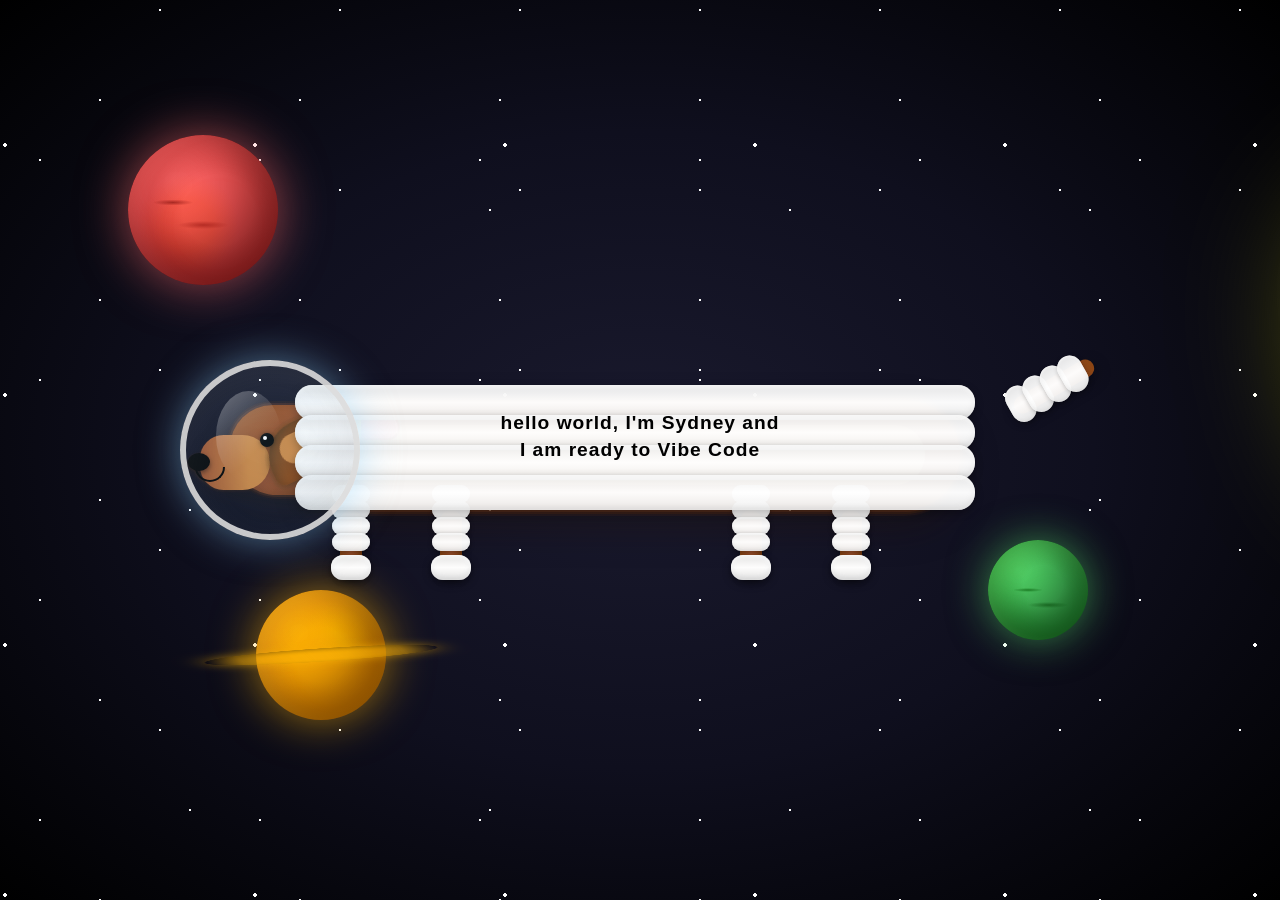
==== Hello-World/index.html @ a0c8fb8c "Update: Remove Assignment-01, add Hello-World project - Deleted Assignment-01 folder - Added Hello-W" ====
<!DOCTYPE html>
<html lang="en">
<head>
    <meta charset="UTF-8">
    <meta name="viewport" content="width=device-width, initial-scale=1.0">
    <title>Hello World</title>
    <style>
        * {
            margin: 0;
            padding: 0;
            box-sizing: border-box;
        }

        body {
            font-family: 'Segoe UI', Tahoma, Geneva, Verdana, sans-serif;
            background: radial-gradient(ellipse at center, #1a1a2e 0%, #0f0f1e 50%, #000000 100%);
            min-height: 100vh;
            display: flex;
            justify-content: center;
            align-items: center;
            overflow: hidden;
            position: relative;
        }

        body::before {
            content: '';
            position: absolute;
            width: 100%;
            height: 100%;
            background-image:
                radial-gradient(circle, white 1px, transparent 1px),
                radial-gradient(circle, white 1px, transparent 1px),
                radial-gradient(circle, white 2px, transparent 2px),
                radial-gradient(circle, white 1px, transparent 1px),
                radial-gradient(circle, white 1px, transparent 1px);
            background-size: 200px 200px, 300px 300px, 250px 250px, 180px 180px, 220px 220px;
            background-position: 0 0, 40px 60px, 130px 270px, 70px 100px, 150px 50px;
            animation: twinkle 3s ease-in-out infinite;
        }

        @keyframes twinkle {
            0%, 100% { opacity: 0.8; }
            50% { opacity: 1; }
        }

        .planet {
            position: absolute;
            border-radius: 50%;
        }

        .planet1 {
            width: 150px;
            height: 150px;
            background:
                radial-gradient(circle at 60% 50%, transparent 30%, rgba(139, 0, 0, 0.3) 60%),
                radial-gradient(circle at 40% 60%, rgba(255, 69, 0, 0.2) 20%, transparent 40%),
                radial-gradient(circle at 30% 30%, #ff6b6b, #c92a2a);
            top: 15%;
            left: 10%;
            box-shadow: 0 0 50px rgba(255, 107, 107, 0.6),
                        inset -25px -25px 50px rgba(0, 0, 0, 0.4),
                        inset 15px 15px 30px rgba(255, 140, 140, 0.2);
        }

        .planet1::before {
            content: '';
            position: absolute;
            width: 100%;
            height: 100%;
            background:
                radial-gradient(ellipse 20px 3px at 30% 45%, rgba(100, 0, 0, 0.5), transparent),
                radial-gradient(ellipse 25px 4px at 50% 60%, rgba(120, 0, 0, 0.4), transparent);
            border-radius: 50%;
        }

        .planet2 {
            width: 100px;
            height: 100px;
            background:
                radial-gradient(circle at 55% 45%, transparent 25%, rgba(0, 100, 0, 0.4) 65%),
                radial-gradient(circle at 30% 30%, #51cf66, #2f9e44);
            top: 60%;
            right: 15%;
            box-shadow: 0 0 40px rgba(81, 207, 102, 0.6),
                        inset -20px -20px 40px rgba(0, 0, 0, 0.4),
                        inset 12px 12px 25px rgba(130, 230, 130, 0.3);
            animation: planetRotate2 20s linear infinite;
        }

        .planet2::before {
            content: '';
            position: absolute;
            width: 100%;
            height: 100%;
            background:
                radial-gradient(ellipse 15px 2px at 40% 50%, rgba(0, 80, 0, 0.6), transparent),
                radial-gradient(ellipse 20px 3px at 60% 65%, rgba(0, 60, 0, 0.5), transparent);
            border-radius: 50%;
        }

        .planet3 {
            width: 130px;
            height: 130px;
            background:
                radial-gradient(circle at 50% 50%, transparent 30%, rgba(200, 100, 0, 0.3) 60%),
                radial-gradient(circle at 70% 30%, rgba(255, 200, 0, 0.3) 10%, transparent 30%),
                radial-gradient(circle at 30% 30%, #fab005, #f08c00);
            bottom: 20%;
            left: 20%;
            box-shadow: 0 0 45px rgba(250, 176, 5, 0.6),
                        inset -22px -22px 45px rgba(0, 0, 0, 0.4),
                        inset 13px 13px 28px rgba(255, 220, 100, 0.2);
        }

        .planet3::after {
            content: '';
            position: absolute;
            width: 240px;
            height: 50px;
            background: linear-gradient(90deg,
                transparent 0%,
                rgba(250, 176, 5, 0.5) 15%,
                rgba(250, 176, 5, 0.8) 50%,
                rgba(250, 176, 5, 0.5) 85%,
                transparent 100%);
            border-radius: 50%;
            top: 50%;
            left: 50%;
            transform: translate(-50%, -50%) rotateX(75deg) rotateZ(-15deg);
            box-shadow: 0 0 30px rgba(250, 176, 5, 0.6),
                        inset 0 5px 15px rgba(0, 0, 0, 0.3);
        }

        @keyframes planetRotate2 {
            from { transform: rotate(0deg); }
            to { transform: rotate(360deg); }
        }

        .shooting-star {
            position: absolute;
            font-size: 15rem;
            top: 20%;
            right: -350px;
            filter: drop-shadow(0 0 40px white) drop-shadow(0 0 80px yellow);
            animation: shoot 5s linear infinite;
        }

        .shooting-star::before {
            content: '⭐';
        }

        .shooting-star::after {
            content: '';
            position: absolute;
            width: 150px;
            height: 4px;
            background: linear-gradient(90deg, rgba(255, 255, 255, 0.9), rgba(255, 255, 0, 0.6), transparent);
            right: 45px;
            top: 50%;
            transform: translateY(-50%);
            box-shadow: 0 0 10px rgba(255, 255, 255, 0.8);
        }

        @keyframes shoot {
            0% {
                right: -100px;
                top: 10%;
                opacity: 0;
            }
            10% {
                opacity: 1;
            }
            90% {
                opacity: 1;
            }
            100% {
                right: 120%;
                top: 80%;
                opacity: 0;
            }
        }

        .park-background {
            display: none;
        }

        .grass {
            position: absolute;
            bottom: 0;
            width: 100%;
            height: 40%;
            background: linear-gradient(to bottom, #90EE90 0%, #7CCD7C 50%, #6FB66F 100%);
            box-shadow: inset 0 10px 30px rgba(0, 100, 0, 0.2);
        }

        .grass::before {
            content: '';
            position: absolute;
            width: 100%;
            height: 100%;
            background-image:
                radial-gradient(circle, #7CCD7C 1px, transparent 1px),
                radial-gradient(circle, #6FB66F 1px, transparent 1px);
            background-size: 50px 50px, 70px 70px;
            background-position: 0 0, 25px 25px;
            opacity: 0.5;
        }

        .sun {
            position: absolute;
            top: 60px;
            right: 100px;
            width: 80px;
            height: 80px;
            background: radial-gradient(circle, #FFD700 0%, #FFA500 100%);
            border-radius: 50%;
            box-shadow: 0 0 40px rgba(255, 215, 0, 0.6);
        }

        .cloud {
            position: absolute;
            background: white;
            border-radius: 100px;
            opacity: 0.9;
            filter: blur(2px);
        }

        .cloud1 {
            width: 120px;
            height: 50px;
            top: 80px;
            left: 100px;
            box-shadow:
                140px 0 0 -5px white,
                70px 15px 0 0px white,
                100px -10px 0 5px white,
                30px -5px 0 10px white,
                160px -8px 0 8px white;
        }

        .cloud2 {
            width: 100px;
            height: 45px;
            top: 140px;
            right: 200px;
            box-shadow:
                110px 0 0 -3px white,
                55px 12px 0 2px white,
                80px -8px 0 8px white,
                25px -3px 0 12px white,
                125px -5px 0 10px white;
        }

        .tree {
            position: absolute;
            bottom: 40%;
        }

        .tree-trunk {
            position: absolute;
            width: 30px;
            height: 80px;
            background: linear-gradient(to right, #8B4513 0%, #654321 100%);
            border-radius: 5px;
            bottom: 0;
            left: 50%;
            transform: translateX(-50%);
            box-shadow: inset -3px 0 5px rgba(0, 0, 0, 0.3);
        }

        .tree-leaves {
            position: absolute;
            width: 100px;
            height: 100px;
            background: radial-gradient(circle, #228B22 0%, #006400 100%);
            border-radius: 50%;
            bottom: 60px;
            left: 50%;
            transform: translateX(-50%);
            box-shadow: 0 5px 20px rgba(0, 100, 0, 0.4);
        }

        .tree-leaves::before,
        .tree-leaves::after {
            content: '';
            position: absolute;
            width: 80px;
            height: 80px;
            background: radial-gradient(circle, #228B22 0%, #006400 100%);
            border-radius: 50%;
        }

        .tree-leaves::before {
            top: -40px;
            left: 10px;
        }

        .tree-leaves::after {
            top: -20px;
            right: 10px;
        }

        .tree1 { left: 150px; }
        .tree2 { right: 180px; }

        .bone {
            position: absolute;
            bottom: 30%;
            right: 100px;
            width: 200px;
            height: 50px;
            background: #F5DEB3;
            border-radius: 25px;
            box-shadow: 0 5px 15px rgba(0, 0, 0, 0.3),
                        inset 0 2px 5px rgba(255, 255, 255, 0.5);
            transform: rotate(-10deg);
            z-index: 1;
            display: flex;
            align-items: center;
            justify-content: center;
        }

        .bone::before,
        .bone::after {
            content: '';
            position: absolute;
            width: 50px;
            height: 50px;
            background: #F5DEB3;
            border-radius: 50%;
            box-shadow: inset 0 2px 5px rgba(255, 255, 255, 0.5);
        }

        .bone::before {
            left: -20px;
            top: 50%;
            transform: translateY(-50%);
            box-shadow: -15px 0 0 #F5DEB3, 15px 0 0 #F5DEB3,
                        inset 0 2px 5px rgba(255, 255, 255, 0.5);
        }

        .bone::after {
            right: -20px;
            top: 50%;
            transform: translateY(-50%);
            box-shadow: -15px 0 0 #F5DEB3, 15px 0 0 #F5DEB3,
                        inset 0 2px 5px rgba(255, 255, 255, 0.5);
        }

        .bone-text {
            position: relative;
            z-index: 2;
            font-size: 0.85rem;
            font-weight: bold;
            color: #8B4513;
            text-align: center;
            text-shadow: 1px 1px 2px rgba(255, 255, 255, 0.5);
            transform: rotate(10deg);
            padding: 0 20px;
        }

        .container {
            position: relative;
            animation: fadeIn 0.8s ease-in, float 6s ease-in-out infinite;
            z-index: 2;
        }

        @keyframes float {
            0%, 100% { transform: translateY(0px); }
            50% { transform: translateY(-20px); }
        }

        .weiner-dog {
            position: relative;
            width: 900px;
            height: 300px;
        }

        .space-suit {
            position: absolute;
            width: 680px;
            height: 140px;
            top: 85px;
            left: 105px;
            z-index: 1;
        }

        .suit-segment {
            position: absolute;
            width: 100%;
            height: 35px;
            background: linear-gradient(to bottom,
                rgba(240, 240, 240, 0.95) 0%,
                rgba(255, 255, 255, 0.98) 50%,
                rgba(240, 240, 240, 0.95) 100%);
            border-radius: 17px;
            box-shadow: 0 3px 8px rgba(0, 0, 0, 0.3),
                        inset 0 2px 5px rgba(255, 255, 255, 0.8),
                        inset 0 -2px 5px rgba(200, 200, 200, 0.5);
        }

        .suit-segment1 { top: 0; }
        .suit-segment2 { top: 30px; }
        .suit-segment3 { top: 60px; }
        .suit-segment4 { top: 90px; }

        .dog-body {
            position: absolute;
            width: 650px;
            height: 110px;
            background: linear-gradient(to bottom, #8B4513 0%, #A0522D 50%, #8B4513 100%);
            border-radius: 55px;
            top: 100px;
            left: 120px;
            box-shadow: 0 15px 40px rgba(0, 0, 0, 0.3),
                        inset 0 -5px 20px rgba(0, 0, 0, 0.2),
                        inset 0 5px 20px rgba(139, 69, 19, 0.3),
                        0 0 0 2px rgba(160, 82, 45, 0.3),
                        0 0 0 4px rgba(139, 69, 19, 0.2),
                        0 0 0 6px rgba(160, 82, 45, 0.1);
            filter: drop-shadow(0 1px 1px rgba(139, 69, 19, 0.3));
            z-index: 0;
        }

        .dog-body::before {
            content: '';
            position: absolute;
            width: 100%;
            height: 100%;
            background-image:
                radial-gradient(ellipse 3px 2px at 20% 30%, rgba(139, 69, 19, 0.4) 0%, transparent 50%),
                radial-gradient(ellipse 3px 2px at 45% 25%, rgba(160, 82, 45, 0.3) 0%, transparent 50%),
                radial-gradient(ellipse 3px 2px at 70% 35%, rgba(139, 69, 19, 0.4) 0%, transparent 50%),
                radial-gradient(ellipse 3px 2px at 30% 60%, rgba(160, 82, 45, 0.3) 0%, transparent 50%),
                radial-gradient(ellipse 3px 2px at 60% 55%, rgba(139, 69, 19, 0.4) 0%, transparent 50%),
                radial-gradient(ellipse 3px 2px at 85% 50%, rgba(160, 82, 45, 0.3) 0%, transparent 50%);
            border-radius: 55px;
        }

        .dog-belly {
            position: absolute;
            width: 580px;
            height: 60px;
            background: linear-gradient(to bottom, #CD853F 0%, #DEB887 50%, #CD853F 100%);
            border-radius: 40px;
            top: 125px;
            left: 155px;
            box-shadow: inset 0 2px 10px rgba(0, 0, 0, 0.1);
        }

        .space-helmet {
            position: absolute;
            width: 180px;
            height: 180px;
            background: radial-gradient(circle, rgba(135, 206, 250, 0.12) 0%, rgba(100, 150, 200, 0.08) 100%);
            border-radius: 50%;
            top: 60px;
            left: -10px;
            border: 6px solid rgba(220, 220, 220, 0.9);
            box-shadow: 0 0 40px rgba(135, 206, 250, 0.5),
                        inset 0 25px 50px rgba(255, 255, 255, 0.08),
                        inset 0 -25px 50px rgba(0, 0, 0, 0.08);
            z-index: 5;
        }

        .helmet-reflection {
            position: absolute;
            width: 65px;
            height: 90px;
            background: linear-gradient(135deg, rgba(255, 255, 255, 0.35) 0%, transparent 65%);
            border-radius: 50%;
            top: 25px;
            left: 30px;
        }

        .dog-head {
            position: absolute;
            width: 130px;
            height: 90px;
            background: linear-gradient(135deg, #8B4513 0%, #A0522D 50%, #8B4513 100%);
            border-radius: 45px 45px 50px 50px;
            top: 105px;
            left: 40px;
            box-shadow: 0 10px 30px rgba(0, 0, 0, 0.3),
                        inset -3px -3px 10px rgba(0, 0, 0, 0.2),
                        0 0 0 2px rgba(160, 82, 45, 0.2),
                        0 0 0 4px rgba(139, 69, 19, 0.1);
            filter: drop-shadow(0 1px 1px rgba(139, 69, 19, 0.3));
        }

        .dog-head::before {
            content: '';
            position: absolute;
            width: 100%;
            height: 100%;
            background-image:
                radial-gradient(ellipse 3px 2px at 25% 40%, rgba(139, 69, 19, 0.4) 0%, transparent 50%),
                radial-gradient(ellipse 3px 2px at 50% 30%, rgba(160, 82, 45, 0.3) 0%, transparent 50%),
                radial-gradient(ellipse 3px 2px at 70% 50%, rgba(139, 69, 19, 0.4) 0%, transparent 50%),
                radial-gradient(ellipse 3px 2px at 40% 70%, rgba(160, 82, 45, 0.3) 0%, transparent 50%);
            border-radius: 45px 45px 50px 50px;
        }

        .dog-snout {
            position: absolute;
            width: 70px;
            height: 55px;
            background: linear-gradient(to right, #A0522D 0%, #CD853F 70%);
            border-radius: 30px 35px 35px 30px;
            top: 30px;
            left: -30px;
            box-shadow: 0 5px 15px rgba(0, 0, 0, 0.2);
        }

        .dog-nose {
            position: absolute;
            width: 22px;
            height: 18px;
            background: #000;
            border-radius: 50% 50% 50% 50%;
            top: 18px;
            left: -12px;
            box-shadow: 0 2px 5px rgba(0, 0, 0, 0.5);
        }

        .dog-mouth {
            position: absolute;
            width: 30px;
            height: 15px;
            border: 2px solid #000;
            border-top: none;
            border-radius: 0 0 15px 15px;
            top: 32px;
            left: -5px;
        }

        .dog-ear {
            position: absolute;
            width: 75px;
            height: 55px;
            background: linear-gradient(135deg, #654321 0%, #8B4513 50%);
            border-radius: 40px 10px 50px 10px;
            top: 15px;
            left: 35px;
            transform: rotate(-25deg);
            box-shadow: 0 5px 15px rgba(0, 0, 0, 0.3),
                        inset 2px 2px 8px rgba(0, 0, 0, 0.2),
                        0 0 0 2px rgba(139, 69, 19, 0.2),
                        0 0 0 4px rgba(101, 67, 33, 0.1);
            filter: drop-shadow(0 1px 1px rgba(101, 67, 33, 0.3));
        }

        .dog-ear::before {
            content: '';
            position: absolute;
            width: 100%;
            height: 100%;
            background-image:
                radial-gradient(ellipse 3px 2px at 30% 40%, rgba(101, 67, 33, 0.5) 0%, transparent 50%),
                radial-gradient(ellipse 3px 2px at 60% 30%, rgba(139, 69, 19, 0.4) 0%, transparent 50%),
                radial-gradient(ellipse 3px 2px at 45% 65%, rgba(101, 67, 33, 0.5) 0%, transparent 50%);
            border-radius: 40px 10px 50px 10px;
        }

        .dog-ear-inner {
            position: absolute;
            width: 40px;
            height: 30px;
            background: #CD853F;
            border-radius: 20px;
            top: 10px;
            left: 15px;
        }

        .dog-eye {
            position: absolute;
            width: 14px;
            height: 14px;
            background: #000;
            border-radius: 50%;
            top: 28px;
            left: 30px;
            box-shadow: 0 0 5px rgba(0, 0, 0, 0.5);
        }

        .dog-eye::after {
            content: '';
            position: absolute;
            width: 4px;
            height: 4px;
            background: white;
            border-radius: 50%;
            top: 3px;
            left: 3px;
        }

        .dog-collar {
            position: absolute;
            width: 100px;
            height: 25px;
            background: #DC143C;
            border-radius: 12px;
            top: 115px;
            left: 110px;
            box-shadow: 0 3px 10px rgba(0, 0, 0, 0.3),
                        inset 0 2px 5px rgba(255, 255, 255, 0.3);
            border: 2px solid #8B0000;
        }

        .dog-tag {
            position: absolute;
            width: 18px;
            height: 22px;
            background: linear-gradient(135deg, #FFD700 0%, #FFA500 100%);
            border-radius: 3px;
            top: 1px;
            left: 41px;
            box-shadow: 0 2px 5px rgba(0, 0, 0, 0.4);
        }

        .dog-tail {
            position: absolute;
            width: 90px;
            height: 18px;
            background: linear-gradient(to right, #8B4513 0%, #A0522D 50%, #8B4513 100%);
            border-radius: 20px;
            top: 100px;
            right: -15px;
            transform: rotate(-30deg);
            transform-origin: left;
            animation: wagTail 0.6s infinite alternate;
            box-shadow: 0 5px 15px rgba(0, 0, 0, 0.3);
            z-index: 0;
        }

        .tail-suit {
            position: absolute;
            width: 100px;
            height: 38px;
            top: 91px;
            right: -20px;
            transform: rotate(-30deg);
            transform-origin: left;
            animation: wagTail 0.6s infinite alternate;
            z-index: 1;
        }

        .tail-suit-segment {
            position: absolute;
            width: 25px;
            height: 38px;
            background: linear-gradient(to bottom,
                rgba(240, 240, 240, 0.95) 0%,
                rgba(255, 255, 255, 0.98) 50%,
                rgba(240, 240, 240, 0.95) 100%);
            border-radius: 19px;
            box-shadow: 0 2px 5px rgba(0, 0, 0, 0.3),
                        inset 0 1px 3px rgba(255, 255, 255, 0.8),
                        inset 0 -1px 3px rgba(200, 200, 200, 0.5);
        }

        .tail-suit-segment1 { left: 0; }
        .tail-suit-segment2 { left: 20px; }
        .tail-suit-segment3 { left: 40px; }
        .tail-suit-segment4 { left: 60px; }

        .dog-leg {
            position: absolute;
            width: 22px;
            height: 65px;
            background: linear-gradient(to right, #8B4513 0%, #A0522D 50%, #8B4513 100%);
            border-radius: 11px 11px 8px 8px;
            bottom: 25px;
            box-shadow: 0 5px 10px rgba(0, 0, 0, 0.3),
                        inset -2px 0 5px rgba(0, 0, 0, 0.2);
            z-index: 0;
        }

        .leg-suit {
            position: absolute;
            width: 38px;
            height: 70px;
            bottom: 20px;
            left: -8px;
            z-index: 1;
        }

        .leg-suit-segment {
            position: absolute;
            width: 100%;
            height: 18px;
            background: linear-gradient(to bottom,
                rgba(240, 240, 240, 0.95) 0%,
                rgba(255, 255, 255, 0.98) 50%,
                rgba(240, 240, 240, 0.95) 100%);
            border-radius: 9px;
            box-shadow: 0 2px 5px rgba(0, 0, 0, 0.3),
                        inset 0 1px 3px rgba(255, 255, 255, 0.8),
                        inset 0 -1px 3px rgba(200, 200, 200, 0.5);
        }

        .leg-suit-segment1 { top: 0; }
        .leg-suit-segment2 { top: 16px; }
        .leg-suit-segment3 { top: 32px; }
        .leg-suit-segment4 { top: 48px; }

        .dog-paw {
            position: absolute;
            width: 28px;
            height: 16px;
            background: #654321;
            border-radius: 8px 8px 12px 12px;
            bottom: 0;
            left: -3px;
            box-shadow: 0 3px 8px rgba(0, 0, 0, 0.4);
            z-index: 0;
        }

        .space-boot {
            position: absolute;
            width: 40px;
            height: 25px;
            background: linear-gradient(to bottom,
                rgba(230, 230, 230, 0.98) 0%,
                rgba(255, 255, 255, 0.99) 50%,
                rgba(230, 230, 230, 0.98) 100%);
            border-radius: 12px;
            bottom: -5px;
            left: -9px;
            box-shadow: 0 3px 8px rgba(0, 0, 0, 0.4),
                        inset 0 2px 4px rgba(255, 255, 255, 0.9),
                        inset 0 -2px 4px rgba(200, 200, 200, 0.6);
            z-index: 2;
        }

        .leg1 { left: 150px; }
        .leg2 { left: 250px; }
        .leg3 { left: 550px; }
        .leg4 { left: 650px; }

        h1 {
            position: absolute;
            top: 110px;
            left: 450px;
            transform: translateX(-50%);
            font-size: 1.2rem;
            font-weight: bold;
            color: #000000;
            text-shadow: none;
            z-index: 10;
            white-space: pre-line;
            letter-spacing: 1px;
            text-align: center;
            line-height: 1.4;
        }

        @keyframes fadeIn {
            from {
                opacity: 0;
                transform: translateY(-20px);
            }
            to {
                opacity: 1;
                transform: translateY(0);
            }
        }

        @keyframes wagTail {
            from {
                transform: rotate(-25deg);
            }
            to {
                transform: rotate(-35deg);
            }
        }
    </style>
</head>
<body>
    <div class="shooting-star"></div>
    <div class="planet planet1"></div>
    <div class="planet planet2"></div>
    <div class="planet planet3"></div>

    <div class="park-background">
        <div class="sun"></div>
        <div class="cloud cloud1"></div>
        <div class="cloud cloud2"></div>
        <div class="tree tree1">
            <div class="tree-trunk"></div>
            <div class="tree-leaves"></div>
        </div>
        <div class="tree tree2">
            <div class="tree-trunk"></div>
            <div class="tree-leaves"></div>
        </div>
        <div class="grass"></div>
        <div class="bone">
            <div class="bone-text">I'm Sydney and I'm ready to Vibe Code</div>
        </div>
    </div>
    <div class="container">
        <h1>hello world, I'm Sydney and
I am ready to Vibe Code</h1>
        <div class="weiner-dog">
            <div class="space-suit">
                <div class="suit-segment suit-segment1"></div>
                <div class="suit-segment suit-segment2"></div>
                <div class="suit-segment suit-segment3"></div>
                <div class="suit-segment suit-segment4"></div>
            </div>
            <div class="helmet-base"></div>
            <div class="space-helmet">
                <div class="helmet-reflection"></div>
            </div>
            <div class="dog-body"></div>
            <div class="dog-belly"></div>
            <div class="dog-collar">
                <div class="dog-tag"></div>
            </div>
            <div class="dog-head">
                <div class="dog-snout">
                    <div class="dog-nose"></div>
                    <div class="dog-mouth"></div>
                </div>
                <div class="dog-ear">
                    <div class="dog-ear-inner"></div>
                </div>
                <div class="dog-eye"></div>
            </div>
            <div class="tail-suit">
                <div class="tail-suit-segment tail-suit-segment1"></div>
                <div class="tail-suit-segment tail-suit-segment2"></div>
                <div class="tail-suit-segment tail-suit-segment3"></div>
                <div class="tail-suit-segment tail-suit-segment4"></div>
            </div>
            <div class="dog-tail"></div>
            <div class="dog-leg leg1">
                <div class="leg-suit">
                    <div class="leg-suit-segment leg-suit-segment1"></div>
                    <div class="leg-suit-segment leg-suit-segment2"></div>
                    <div class="leg-suit-segment leg-suit-segment3"></div>
                    <div class="leg-suit-segment leg-suit-segment4"></div>
                </div>
                <div class="dog-paw"></div>
                <div class="space-boot"></div>
            </div>
            <div class="dog-leg leg2">
                <div class="leg-suit">
                    <div class="leg-suit-segment leg-suit-segment1"></div>
                    <div class="leg-suit-segment leg-suit-segment2"></div>
                    <div class="leg-suit-segment leg-suit-segment3"></div>
                    <div class="leg-suit-segment leg-suit-segment4"></div>
                </div>
                <div class="dog-paw"></div>
                <div class="space-boot"></div>
            </div>
            <div class="dog-leg leg3">
                <div class="leg-suit">
                    <div class="leg-suit-segment leg-suit-segment1"></div>
                    <div class="leg-suit-segment leg-suit-segment2"></div>
                    <div class="leg-suit-segment leg-suit-segment3"></div>
                    <div class="leg-suit-segment leg-suit-segment4"></div>
                </div>
                <div class="dog-paw"></div>
                <div class="space-boot"></div>
            </div>
            <div class="dog-leg leg4">
                <div class="leg-suit">
                    <div class="leg-suit-segment leg-suit-segment1"></div>
                    <div class="leg-suit-segment leg-suit-segment2"></div>
                    <div class="leg-suit-segment leg-suit-segment3"></div>
                    <div class="leg-suit-segment leg-suit-segment4"></div>
                </div>
                <div class="dog-paw"></div>
                <div class="space-boot"></div>
            </div>
        </div>
    </div>
</body>
</html>
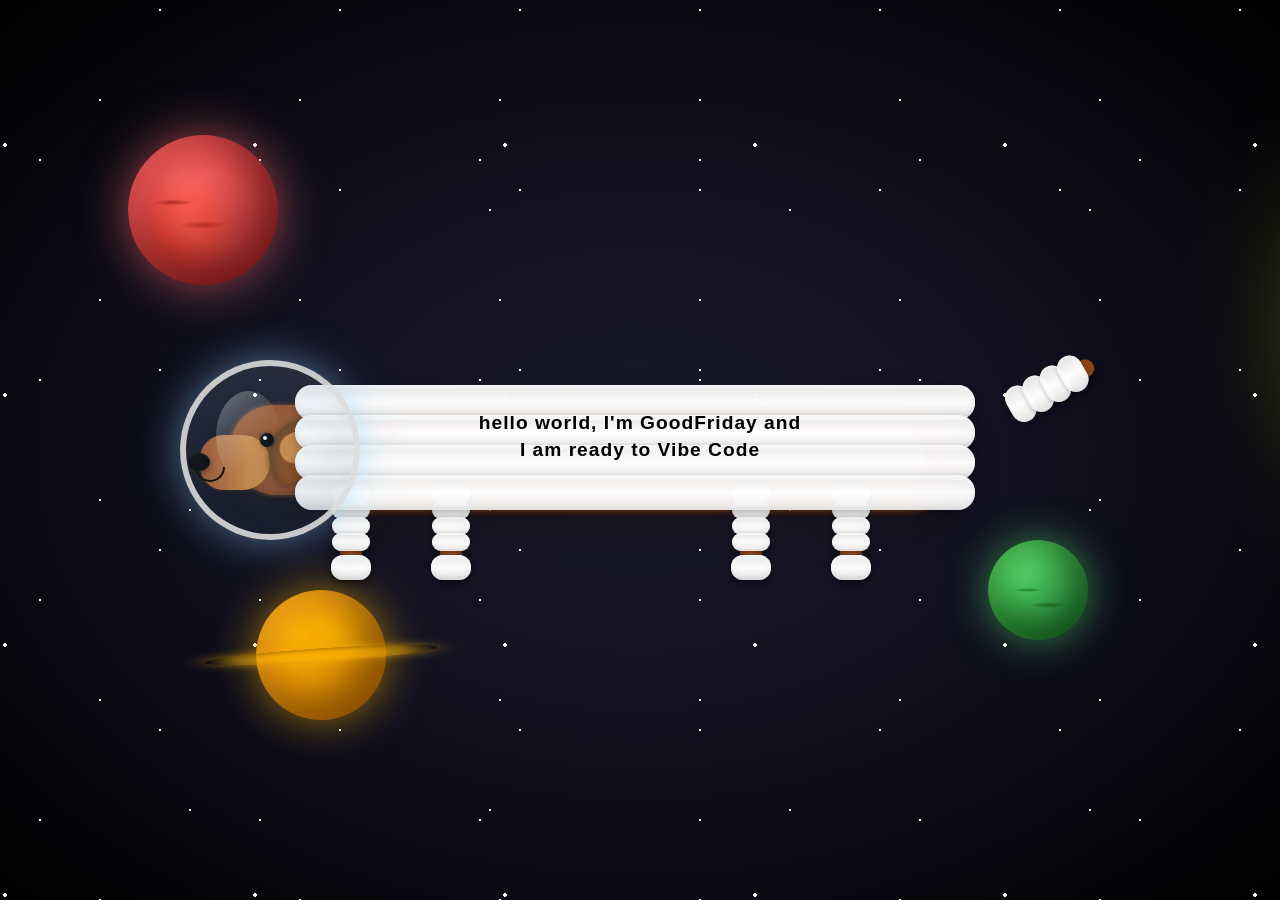
==== commit b6254ec6: "Update name from Sydney to GoodFriday Co-Authored-By: Claude Opus 4.5 <noreply@anthropic.com>" ====
--- a/Hello-World/index.html
+++ b/Hello-World/index.html
@@ -795,11 +795,11 @@
         </div>
         <div class="grass"></div>
         <div class="bone">
-            <div class="bone-text">I'm Sydney and I'm ready to Vibe Code</div>
+            <div class="bone-text">I'm GoodFriday and I'm ready to Vibe Code</div>
         </div>
     </div>
     <div class="container">
-        <h1>hello world, I'm Sydney and
+        <h1>hello world, I'm GoodFriday and
 I am ready to Vibe Code</h1>
         <div class="weiner-dog">
             <div class="space-suit">
